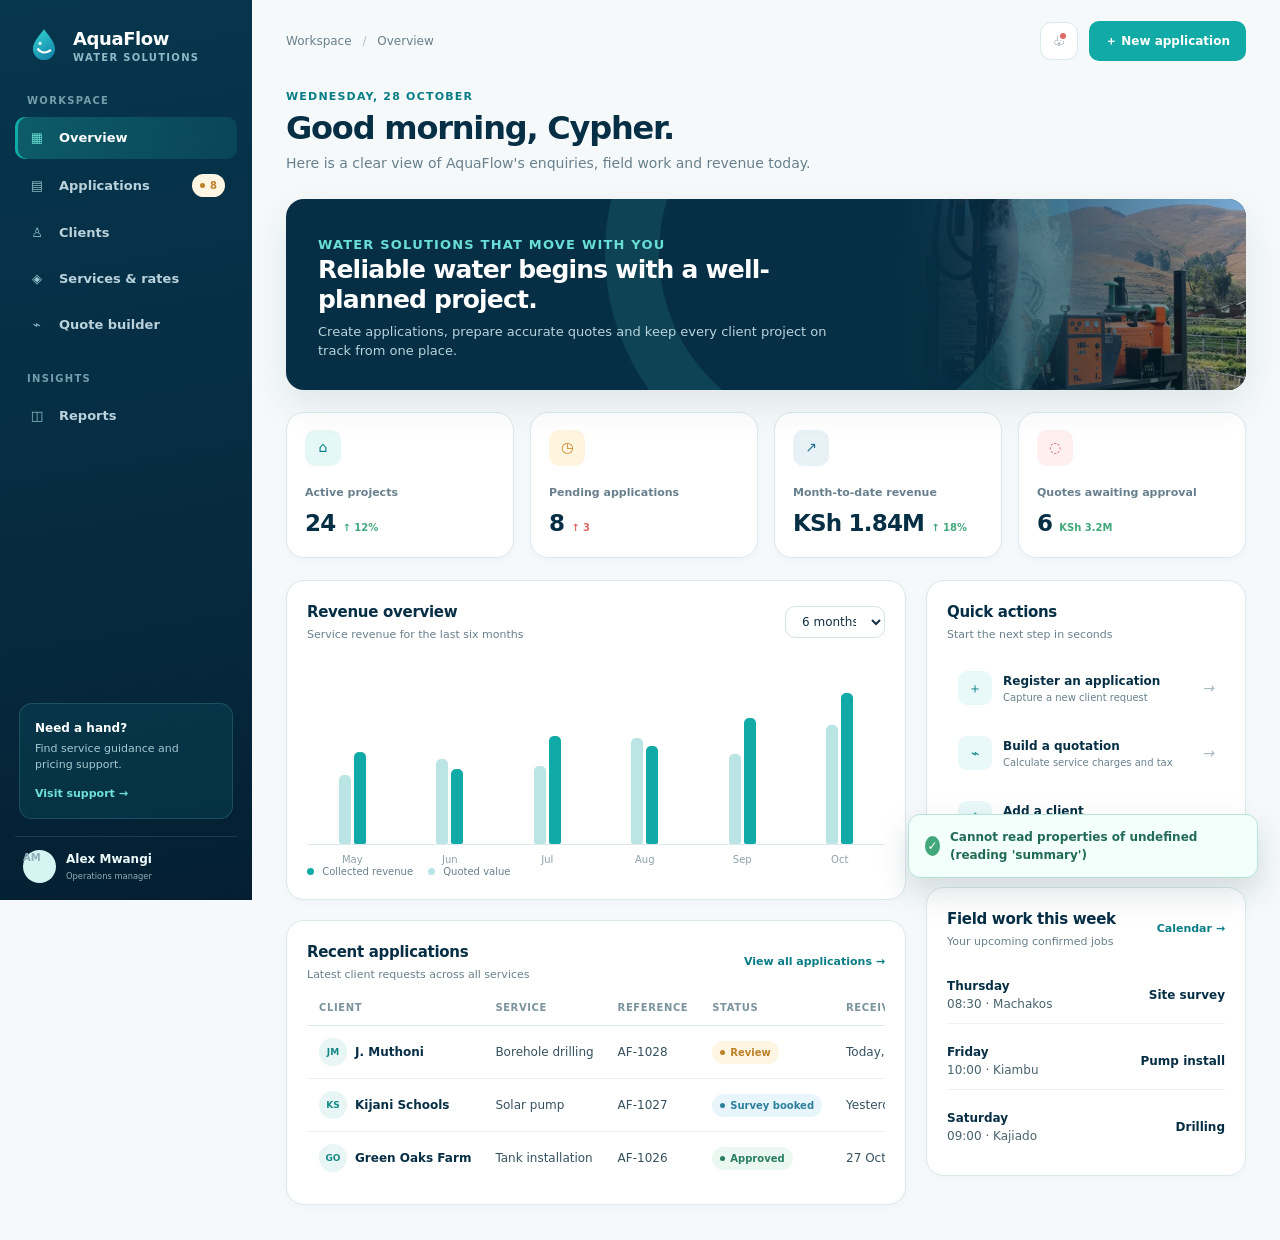
==== index.html @ 498dec98 "Initial commit" ====
<!doctype html>
<html lang="en">
  <head>
    <meta charset="UTF-8" />
    <meta
      name="viewport"
      content="width=device-width,
initial-scale=1.0"
    />
    <meta
      name="description"
      content="AquaFlow Water Solutions operations dashboard"
    />
    <title>AquaFlow | Operations dashboard</title>
    <link
      rel="icon"
      href="assets/icons/aquaflow-mark.svg"
      type="image/svg+xml"
    />
    <link rel="stylesheet" href="assets/css/style.css" />
  </head>
  <body>
    <div class="app-shell">
      <aside class="sidebar">
        <a class="brand" href="index.html">
          <img src="assets/icons/aquaflow-mark.svg" alt="" />
          <span>
            <strong class="brand-name"> AquaFlow</strong>
            <small class="brand-sub"> WATER SOLUTIONS</small>
          </span>
        </a>
        <p class="nav-label">Workspace</p>
        <nav>
          <ul class="nav-list">
            <li>
              <a class="nav-link active" href="index.html">
                <span class="nav-icon"> ▦</span>
                Overview</a
              >
            </li>
            <li>
              <a class="nav-link" href="applications.html">
                <span class="nav-icon"> ▤</span>
                Applications
                <span class="badge pending" style="margin-left: auto"> 8</span>
              </a>
            </li>
            <li>
              <a class="nav-link" href="clients.html">
                <span class="nav-icon"> ♙</span>
                Clients</a
              >
            </li>
            <li>
              <a class="nav-link" href="services.html">
                <span class="nav-icon"> ◈</span>
                Services &amp; rates</a
              >
            </li>
            <li>
              <a class="nav-link" href="calculator.html">
                <span class="nav-icon"> ⌁</span>
                Quote builder</a
              >
            </li>
          </ul>
        </nav>
        <p class="nav-label">Insights</p>
        <nav>
          <ul class="nav-list">
            <li>
              <a class="nav-link" href="reports.html">
                <span class="nav-icon"> ◫</span>
                Reports</a
              >
            </li>
          </ul>
        </nav>
        <div class="sidebar-spacer"></div>
        <div class="help-card">
          <b> Need a hand?</b>
          <p>Find service guidance and pricing support.</p>
          <a
            href="#"
            data-toast="Support centre will be available with the live system."
          >
            Visit support →</a
          >
        </div>
        <div class="profile">
          <span class="avatar"> AM</span>
          <span>
            <b> Alex Mwangi</b>
            <small> Operations manager</small>
          </span>
        </div>
      </aside>
      <main class="page">
        <header class="topbar">
          <button
            class="icon-button mobile-toggle"
            data-menu-toggle
            aria-label="Open menu"
          >
            ☰
          </button>
          <p class="crumb">Workspace <span> /</span> Overview</p>
          <div class="top-actions">
            <button class="icon-button notification" aria-label="Notifications">
              ♧
            </button>
            <a class="button" href="applications.html"> ＋ New application</a>
          </div>
        </header>
        <section class="page-heading">
          <div>
            <p class="eyebrow">Wednesday, 28 October</p>
            <h1>Good morning, Cypher.</h1>
            <p class="heading-copy">
              Here is a clear view of AquaFlow's enquiries, field work and
              revenue today.
            </p>
          </div>
        </section>
        <section class="overview-hero">
          <div class="hero-copy">
            <p class="eyebrow">Water solutions that move with you</p>
            <h2>Reliable water begins with a well-planned project.</h2>
            <p>
              Create applications, prepare accurate quotes and keep every client
              project on track from one place.
            </p>
          </div>
          <div
            class="hero-image"
            role="img"
            aria-label="Borehole installation work"
          ></div>
        </section>
        <section class="stats" aria-label="Key statistics">
          <article class="stat-card">
            <span class="stat-icon"> ⌂</span>
            <span class="stat-label"> Active projects</span>
            <strong class="stat-value" id="dashboard-active-projects">
              24 <small class="stat-change"> ↑ 12%</small>
            </strong>
          </article>
          <article class="stat-card">
            <span class="stat-icon amber"> ◷</span>
            <span class="stat-label"> Pending applications</span>
            <strong class="stat-value" id="dashboard-pending-applications">
              8 <small class="stat-change down"> ↑ 3</small>
            </strong>
          </article>
          <article class="stat-card">
            <span class="stat-icon navy"> ↗</span>
            <span class="stat-label"> Month-to-date revenue</span>
            <strong class="stat-value" id="dashboard-revenue">
              KSh 1.84M <small class="stat-change"> ↑ 18%</small>
            </strong>
          </article>
          <article class="stat-card">
            <span class="stat-icon red"> ◌</span>
            <span class="stat-label"> Quotes awaiting approval</span>
            <strong class="stat-value" id="dashboard-pending-quotes">
              6 <small class="stat-change"> KSh 3.2M</small>
            </strong>
          </article>
        </section>
        <section class="content-grid">
          <div>
            <article class="panel">
              <div class="panel-head">
                <div>
                  <h2 class="panel-title">Revenue overview</h2>
                  <p class="panel-subtitle">
                    Service revenue for the last six months
                  </p>
                </div>
                <select
                  aria-label="Time period"
                  style="width: 100px; min-height: 32px"
                >
                  <option>6 months</option>
                  <option>This year</option>
                </select>
              </div>
              <div class="chart-wrap" aria-label="Revenue bar chart">
                <div class="bar-set">
                  <i class="bar" style="height: 42%"> </i>
                  <i class="bar current" style="height: 56%"> </i>
                  <label> May</label>
                </div>
                <div class="bar-set">
                  <i class="bar" style="height: 52%"> </i>
                  <i class="bar current" style="height: 46%"> </i>
                  <label> Jun</label>
                </div>
                <div class="bar-set">
                  <i class="bar" style="height: 48%"> </i>
                  <i class="bar current" style="height: 66%"> </i>
                  <label> Jul</label>
                </div>
                <div class="bar-set">
                  <i class="bar" style="height: 65%"> </i>
                  <i class="bar current" style="height: 60%"> </i>
                  <label> Aug</label>
                </div>
                <div class="bar-set">
                  <i class="bar" style="height: 55%"> </i>
                  <i class="bar current" style="height: 77%"> </i>
                  <label> Sep</label>
                </div>
                <div class="bar-set">
                  <i class="bar" style="height: 73%"> </i>
                  <i class="bar current" style="height: 92%"> </i>
                  <label> Oct</label>
                </div>
              </div>
              <div class="chart-legend">
                <span>
                  <i class="dot"> </i>
                  Collected revenue</span
                >
                <span>
                  <i class="dot pale"> </i>
                  Quoted value</span
                >
              </div>
            </article>
            <article class="panel">
              <div class="panel-head">
                <div>
                  <h2 class="panel-title">Recent applications</h2>
                  <p class="panel-subtitle">
                    Latest client requests across all services
                  </p>
                </div>
                <a class="link" href="applications.html">
                  View all applications →</a
                >
              </div>
              <div class="table-wrap">
                <table class="data-table">
                  <thead>
                    <tr>
                      <th>Client</th>
                      <th>Service</th>
                      <th>Reference</th>
                      <th>Status</th>
                      <th>Received</th>
                    </tr>
                  </thead>
                  <tbody id="dashboard-applications">
                    <tr>
                      <td>
                        <div class="person">
                          <span class="mini-avatar"> JM</span>
                          <span class="primary"> J. Muthoni</span>
                        </div>
                      </td>
                      <td>Borehole drilling</td>
                      <td>AF-1028</td>
                      <td>
                        <span class="badge pending"> Review</span>
                      </td>
                      <td>Today, 09:42</td>
                    </tr>
                    <tr>
                      <td>
                        <div class="person">
                          <span class="mini-avatar"> KS</span>
                          <span class="primary"> Kijani Schools</span>
                        </div>
                      </td>
                      <td>Solar pump</td>
                      <td>AF-1027</td>
                      <td>
                        <span class="badge info"> Survey booked</span>
                      </td>
                      <td>Yesterday</td>
                    </tr>
                    <tr>
                      <td>
                        <div class="person">
                          <span class="mini-avatar"> GO</span>
                          <span class="primary"> Green Oaks Farm</span>
                        </div>
                      </td>
                      <td>Tank installation</td>
                      <td>AF-1026</td>
                      <td>
                        <span class="badge"> Approved</span>
                      </td>
                      <td>27 Oct</td>
                    </tr>
                  </tbody>
                </table>
              </div>
            </article>
          </div>
          <div>
            <article class="panel">
              <div class="panel-head">
                <div>
                  <h2 class="panel-title">Quick actions</h2>
                  <p class="panel-subtitle">Start the next step in seconds</p>
                </div>
              </div>
              <div class="action-list">
                <a class="quick-action" href="applications.html">
                  <span> ＋</span>
                  <span>
                    <b> Register an application</b>
                    <small> Capture a new client request</small>
                  </span>
                  <i class="arrow"> →</i>
                </a>
                <a class="quick-action" href="calculator.html">
                  <span> ⌁</span>
                  <span>
                    <b> Build a quotation</b>
                    <small> Calculate service charges and tax</small>
                  </span>
                  <i class="arrow"> →</i>
                </a>
                <a class="quick-action" href="clients.html">
                  <span> ♙</span>
                  <span>
                    <b> Add a client</b>
                    <small> Grow your client directory</small>
                  </span>
                  <i class="arrow"> →</i>
                </a>
              </div>
            </article>
            <article class="panel">
              <div class="panel-head">
                <div>
                  <h2 class="panel-title">Field work this week</h2>
                  <p class="panel-subtitle">Your upcoming confirmed jobs</p>
                </div>
                <a class="link" href="reports.html"> Calendar →</a>
              </div>
              <div class="rate-list">
                <div class="rate-item">
                  <span>
                    <b style="display: block; color: var(--navy)"> Thursday</b>
                    08:30 · Machakos</span
                  >
                  <b> Site survey</b>
                </div>
                <div class="rate-item">
                  <span>
                    <b style="display: block; color: var(--navy)"> Friday</b>
                    10:00 · Kiambu</span
                  >
                  <b> Pump install</b>
                </div>
                <div class="rate-item">
                  <span>
                    <b style="display: block; color: var(--navy)"> Saturday</b>
                    09:00 · Kajiado</span
                  >
                  <b> Drilling</b>
                </div>
              </div>
            </article>
          </div>
        </section>
      </main>
    </div>
    <div class="toast" role="status">
      <i> ✓</i>
      <span> Saved</span>
    </div>
    <script src="assets/js/api.js"></script>
    <script src="assets/js/main.js"></script>
    <script src="assets/js/forms.js"></script>
  </body>
</html>
---- assets/css/style.css ----
:root {
--navy: #062f45;
--navy-2: #084760;
--ink: #153142;
--muted: #68808d;
--aqua: #11aaa6;
--aqua-dark: #087d86;
--sky: #e9f8f8;
--mist: #f5f9fa;
--line: #dbe8ec;
--white: #fff;
--amber: #eaa743;
--red: #db6c68;
--green: #42a77b;
--shadow: 0 15px 38px rgba(7,
52,
70,
.09);
--radius: 18px;
--sidebar: 252px;
}
* {
box-sizing: border-box;
}
html {
scroll-behavior: smooth;
}
body {
margin: 0;
min-width: 320px;
background: var(--mist);
color: var(--ink);
font-family: Inter,
ui-sans-serif,
system-ui,
-apple-system,
BlinkMacSystemFont,
"Segoe UI",
sans-serif;
font-size: 14px;
line-height: 1.5;
}
button,
input,
select,
textarea {
font: inherit;
}
button {
cursor: pointer;
}
a {
color: inherit;
text-decoration: none;
}
.app-shell {
min-height: 100vh;
padding-left: var(--sidebar);
}
.sidebar {
position: fixed;
inset: 0 auto 0 0;
z-index: 20;
width: var(--sidebar);
display: flex;
flex-direction: column;
padding: 25px 15px 17px;
color: #dceef3;
background: linear-gradient(170deg,
#06364d 0%,
#062a40 64%,
#041f31 100%);
}
.brand {
display: flex;
align-items: center;
gap: 10px;
padding: 0 10px 28px;
color: var(--white);
}
.brand img {
width: 38px;
height: 38px;
}
.brand-name {
display: block;
font-size: 18px;
font-weight: 780;
letter-spacing: -.4px;
}
.brand-sub {
display: block;
margin-top: -2px;
color: #90b9c6;
font-size: 10px;
font-weight: 700;
letter-spacing: 1.3px;
}
.nav-label {
margin: 0 12px 9px;
color: #759dac;
font-size: 10px;
font-weight: 800;
letter-spacing: 1.3px;
text-transform: uppercase;
}
.nav-list {
display: grid;
gap: 4px;
list-style: none;
padding: 0;
margin: 0 0 25px;
}
.nav-link {
display: flex;
align-items: center;
gap: 12px;
padding: 11px 12px;
border-radius: 10px;
color: #b9d2db;
font-size: 13px;
font-weight: 650;
transition: .2s;
}
.nav-link:hover {
background: rgba(255,
255,
255,
.07);
color: #fff;
}
.nav-link.active {
color: #fff;
background: linear-gradient(90deg,
rgba(28,
184,
176,
.3),
rgba(28,
184,
176,
.14));
box-shadow: inset 3px 0 0 var(--aqua);
}
.nav-icon {
width: 20px;
height: 20px;
display: grid;
place-items: center;
color: #91c3cb;
}
.active .nav-icon {
color: #69e1d7;
}
.sidebar-spacer {
flex: 1;
}
.help-card {
margin: 0 4px 17px;
padding: 15px;
border: 1px solid rgba(129,
208,
208,
.18);
border-radius: 13px;
background: rgba(15,
120,
139,
.18);
}
.help-card b {
display: block;
color: #fff;
font-size: 12px;
}
.help-card p {
margin: 4px 0 9px;
color: #a5c8d0;
font-size: 11px;
line-height: 1.45;
}
.help-card a {
color: #6de1d9;
font-size: 11px;
font-weight: 750;
}
.profile {
display: flex;
align-items: center;
gap: 10px;
padding: 13px 8px 0;
border-top: 1px solid rgba(255,
255,
255,
.1);
}
.avatar {
width: 33px;
height: 33px;
display: grid;
place-items: center;
border-radius: 50%;
background: #d5f5f2;
color: #087e7c;
font-size: 11px;
font-weight: 800;
}
.profile b {
display: block;
color: #eefbfc;
font-size: 12px;
}
.profile span {
display: block;
color: #8faeba;
font-size: 10px;
}
.page {
padding: 0 34px 35px;
max-width: 1600px;
margin: auto;
}
.topbar {
min-height: 82px;
display: flex;
align-items: center;
justify-content: space-between;
gap: 18px;
}
.crumb {
color: var(--muted);
font-size: 12px;
}
.crumb span {
color: #b4c3c9;
padding: 0 7px;
}
.top-actions {
display: flex;
align-items: center;
gap: 11px;
}
.icon-button {
width: 38px;
height: 38px;
display: grid;
place-items: center;
padding: 0;
border: 1px solid var(--line);
border-radius: 11px;
color: #52707e;
background: #fff;
}
.notification {
position: relative;
}
.notification::after {
content: "";
position: absolute;
top: 8px;
right: 9px;
width: 6px;
height: 6px;
border: 2px solid white;
border-radius: 50%;
background: var(--red);
}
.mobile-toggle {
display: none;
}
.page-heading {
display: flex;
align-items: flex-end;
justify-content: space-between;
gap: 20px;
margin: 7px 0 25px;
}
.eyebrow {
margin: 0 0 4px;
color: var(--aqua-dark);
font-size: 11px;
font-weight: 800;
letter-spacing: 1.2px;
text-transform: uppercase;
}
h1 {
margin: 0;
color: var(--navy);
font-size: clamp(25px,
3vw,
32px);
line-height: 1.15;
letter-spacing: -1.2px;
}
.heading-copy {
max-width: 630px;
margin: 7px 0 0;
color: var(--muted);
}
.button {
display: inline-flex;
align-items: center;
justify-content: center;
gap: 8px;
min-height: 40px;
padding: 0 15px;
border: 1px solid transparent;
border-radius: 10px;
background: var(--aqua);
color: white;
font-size: 12px;
font-weight: 760;
transition: transform .15s,
background .15s,
box-shadow .15s;
}
.button:hover {
background: var(--aqua-dark);
box-shadow: 0 6px 14px rgba(10,
135,
139,
.2);
transform: translateY(-1px);
}
.button.outline {
border-color: var(--line);
background: white;
color: var(--navy);
}
.button.outline:hover {
background: var(--sky);
box-shadow: none;
}
.button.small {
min-height: 34px;
padding: 0 11px;
font-size: 11px;
}
.button.ghost {
background: transparent;
color: var(--aqua-dark);
}
.overview-hero {
position: relative;
display: grid;
grid-template-columns: minmax(0,
1.45fr) minmax(255px,
.85fr);
overflow: hidden;
min-height: 187px;
margin-bottom: 22px;
border-radius: var(--radius);
background: var(--navy);
color: white;
box-shadow: var(--shadow);
}
.overview-hero::after {
content: "";
position: absolute;
width: 360px;
height: 360px;
right: 18%;
top: -180px;
border: 54px solid rgba(75,
206,
198,
.12);
border-radius: 50%;
}
.hero-copy {
position: relative;
z-index: 1;
padding: 29px 32px;
}
.hero-copy .eyebrow {
color: #69ded6;
}
.hero-copy h2 {
max-width: 530px;
margin: 0;
color: white;
font-size: 25px;
letter-spacing: -.8px;
line-height: 1.2;
}
.hero-copy p {
max-width: 510px;
margin: 7px 0 0;
color: #b8d4dd;
font-size: 13px;
}
.hero-image {
position: relative;
min-height: 185px;
background: linear-gradient(90deg,
var(--navy),
rgba(6,
47,
69,
.08)),
url('../../images/borehole.jpg') center/cover;
}
.hero-image::after {
content:"";
position:absolute;
inset:0;
background: linear-gradient(90deg,
var(--navy) 0%,
transparent 35%),
linear-gradient(0deg,
rgba(3,
36,
54,
.25),
rgba(3,
36,
54,
.1));
}
.stats {
display: grid;
grid-template-columns: repeat(4,
1fr);
gap: 16px;
margin-bottom: 22px;
}
.stat-card,
.panel,
.service-card,
.client-card {
border: 1px solid var(--line);
border-radius: var(--radius);
background: #fff;
box-shadow: 0 3px 8px rgba(9,
50,
68,
.025);
}
.stat-card {
padding: 17px 18px;
}
.stat-icon {
width: 36px;
height: 36px;
display: grid;
place-items: center;
margin-bottom: 15px;
border-radius: 10px;
color: var(--aqua-dark);
background: #e6f8f6;
}
.stat-icon.amber {
background: #fff5df;
color: #c48627;
}
.stat-icon.navy {
background: #e7f1f6;
color: #267093;
}
.stat-icon.red {
background: #fff0ef;
color: #cc6865;
}
.stat-label {
color: var(--muted);
font-size: 11px;
font-weight: 650;
}
.stat-value {
display: flex;
align-items: baseline;
gap: 7px;
margin-top: 4px;
color: var(--navy);
font-size: 23px;
font-weight: 780;
letter-spacing: -.8px;
}
.stat-change {
color: var(--green);
font-size: 10px;
font-weight: 760;
letter-spacing: 0;
}
.stat-change.down {
color: var(--red);
}
.content-grid {
display: grid;
grid-template-columns: minmax(0,
1.55fr) minmax(280px,
.8fr);
gap: 20px;
}
.panel {
padding: 20px;
}
.panel + .panel {
margin-top: 20px;
}
.panel-head {
display: flex;
align-items: center;
justify-content: space-between;
gap: 15px;
margin-bottom: 17px;
}
.panel-title {
margin: 0;
color: var(--navy);
font-size: 15px;
letter-spacing: -.3px;
}
.panel-subtitle {
margin: 3px 0 0;
color: var(--muted);
font-size: 11px;
}
.link {
color: var(--aqua-dark);
font-size: 11px;
font-weight: 750;
}
.chart-wrap {
height: 185px;
display: flex;
align-items: flex-end;
gap: 17px;
padding: 20px 5px 0;
border-bottom: 1px solid var(--line);
}
.bar-set {
flex: 1;
min-width: 17px;
height: 100%;
display: flex;
align-items: flex-end;
justify-content: center;
gap: 3px;
position: relative;
}
.bar {
display: block;
width: min(12px,
45%);
border-radius: 5px 5px 2px 2px;
background: #bbe4e4;
}
.bar.current {
background: var(--aqua);
}
.bar-set label {
position: absolute;
top: calc(100% + 8px);
color: #8ba0aa;
font-size: 10px;
}
.chart-legend {
display: flex;
gap: 15px;
margin-top: 19px;
color: var(--muted);
font-size: 10px;
}
.dot {
width: 7px;
height: 7px;
display: inline-block;
margin-right: 5px;
border-radius: 50%;
background: var(--aqua);
}
.dot.pale {
background: #bbe4e4;
}
.action-list {
display: grid;
gap: 9px;
}
.quick-action {
display: flex;
align-items: center;
gap: 11px;
padding: 10px;
border: 1px solid transparent;
border-radius: 11px;
transition: .2s;
}
.quick-action:hover {
border-color: #cfe7e8;
background: #f4fbfb;
}
.quick-action > span:first-child {
width: 34px;
height: 34px;
display:grid;
place-items:center;
border-radius: 9px;
background: var(--sky);
color: var(--aqua-dark);
}
.quick-action b {
display: block;
color: var(--navy);
font-size: 12px;
}
.quick-action small {
display:block;
color:var(--muted);
font-size:10px;
}
.quick-action .arrow {
margin-left: auto;
color: #a5bac1;
}
.table-wrap {
overflow-x: auto;
}
.data-table {
width: 100%;
border-collapse: collapse;
white-space: nowrap;
}
.data-table th {
padding: 0 12px 10px;
color: #7b939d;
border-bottom: 1px solid var(--line);
font-size: 10px;
font-weight: 800;
letter-spacing: .6px;
text-align: left;
text-transform: uppercase;
}
.data-table td {
padding: 12px;
border-bottom: 1px solid #edf2f4;
color: #355160;
font-size: 12px;
}
.data-table tr:last-child td {
border-bottom: 0;
}
.data-table .primary {
color: var(--navy);
font-weight: 700;
}
.person {
display:flex;
align-items:center;
gap:8px;
}
.mini-avatar {
width: 28px;
height: 28px;
display:grid;
place-items:center;
border-radius:50%;
background:#e7f5f5;
color:#168985;
font-size:9px;
font-weight:800;
}
.badge {
display:inline-flex;
align-items:center;
gap:5px;
padding:4px 8px;
border-radius:20px;
background:#eaf8f1;
color:#287d60;
font-size:10px;
font-weight:750;
}
.badge::before {
content:"";
width:5px;
height:5px;
border-radius:50%;
background: currentColor;
}
.badge.pending {
background:#fff5e3;
color:#bc8129;
}
.badge.draft {
background:#eef3f5;
color:#708894;
}
.badge.info {
background:#e8f5fa;
color:#2c7f9c;
}
.filter-bar {
display: flex;
align-items: center;
flex-wrap: wrap;
gap: 10px;
margin-bottom: 18px;
}
.search {
position:relative;
flex: 1 1 220px;
}
.search svg {
position:absolute;
top:11px;
left:12px;
color:#91a8b0;
}
.field,
.search input,
select,
textarea {
width:100%;
min-height:40px;
padding:0 12px;
border:1px solid #d5e3e7;
border-radius:10px;
outline:0;
color:var(--ink);
background:#fff;
font-size:12px;
transition:.15s;
}
.search input {
padding-left:35px;
}
.field:focus,
.search input:focus,
select:focus,
textarea:focus {
border-color:#67c7c3;
box-shadow: 0 0 0 3px rgba(17,
170,
166,
.1);
}
.filter-select {
width:150px;
}
.form-grid {
display:grid;
grid-template-columns:repeat(2,
minmax(0,
1fr));
gap:15px;
}
.form-field label {
display:block;
margin:0 0 6px;
color:#526c78;
font-size:11px;
font-weight:750;
}
.form-field.full {
grid-column:1/-1;
}
.form-field textarea {
min-height:82px;
padding:10px 12px;
resize:vertical;
}
.section-rule {
height:1px;
margin:22px 0;
background:var(--line);
}
.client-layout {
display:grid;
grid-template-columns: minmax(0,
1fr) 300px;
gap:20px;
}
.client-stack {
display:grid;
gap:13px;
}
.client-card {
display:flex;
align-items:center;
gap:15px;
padding:16px;
}
.client-card .mini-avatar {
width:42px;
height:42px;
font-size:12px;
}
.client-card h3 {
margin:0;
color:var(--navy);
font-size:13px;
}
.client-card p {
margin:2px 0 0;
color:var(--muted);
font-size:11px;
}
.client-meta {
margin-left:auto;
color:var(--muted);
font-size:11px;
text-align:right;
}
.client-meta b {
display:block;
color:var(--navy);
font-size:12px;
}
.insight-card {
padding:21px;
border-radius:var(--radius);
color:#d8f0f2;
background:linear-gradient(150deg,
#0b6277,
#064258);
}
.insight-card h3 {
margin:0;
color:white;
font-size:16px
}
.insight-card p {
margin:7px 0 18px;
color:#b5d6dc;
font-size:12px
}
.progress-row {
margin:16px 0
}
.progress-row span {
display:flex;
justify-content:space-between;
color:#d9edef;
font-size:11px
}
.progress {
height:7px;
margin-top:6px;
border-radius:10px;
background:rgba(255,
255,
255,
.18);
overflow:hidden
}
.progress i {
display:block;
height:100%;
border-radius:inherit;
background:#61dfd5
}
.pricing-grid {
display:grid;
grid-template-columns:repeat(3,
minmax(0,
1fr));
gap:16px;
}
.service-card {
overflow:hidden;
}
.service-card img {
width:100%;
height:142px;
display:block;
object-fit:cover;
}
.service-card-body {
padding:17px;
}
.service-card .tag {
color:var(--aqua-dark);
font-size:10px;
font-weight:800;
letter-spacing:.8px;
text-transform:uppercase;
}
.service-card h3 {
margin:5px 0 4px;
color:var(--navy);
font-size:15px;
}
.service-card p {
min-height:36px;
margin:0;
color:var(--muted);
font-size:11px;
}
.service-card .from {
display:block;
margin-top:15px;
color:#44616c;
font-size:10px;
}
.service-card .price {
display:block;
color:var(--navy);
font-size:18px;
font-weight:780;
letter-spacing:-.5px;
}
.rate-grid {
display:grid;
grid-template-columns:1.1fr .9fr;
gap:20px;
}
.rate-list {
display:grid;
gap:9px;
}
.rate-item {
display:flex;
align-items:center;
justify-content:space-between;
gap:12px;
padding:10px 0;
border-bottom:1px solid #edf2f4;
}
.rate-item:last-child {
border:0;
}
.rate-item span {
color:#49636f;
font-size:12px;
}
.rate-item b {
color:var(--navy);
font-size:12px;
}
.calculator-layout {
display:grid;
grid-template-columns:minmax(0,
1.15fr) minmax(290px,
.85fr);
gap:20px;
align-items:start;
}
.calc-steps {
display:flex;
align-items:center;
gap:8px;
margin-bottom:22px;
color:#8aa1aa;
font-size:11px;
font-weight:700;
}
.calc-steps i {
width:23px;
height:23px;
display:grid;
place-items:center;
border-radius:50%;
font-style:normal;
background:#e4edef;
color:#5d7681;
}
.calc-steps .done,
.calc-steps .active {
background:var(--aqua);
color:white;
}
.calc-steps .line {
flex:1;
height:1px;
background:#d8e4e8;
}
.quote-summary {
position:sticky;
top:18px;
padding:22px;
border-radius:var(--radius);
color:#d6ebee;
background:var(--navy);
box-shadow:var(--shadow);
}
.quote-summary h3 {
margin:0;
color:#fff;
font-size:17px
}
.quote-summary .quote-id {
margin:3px 0 21px;
color:#94b7c2;
font-size:11px
}
.quote-line {
display:flex;
justify-content:space-between;
gap:15px;
padding:10px 0;
border-bottom:1px solid rgba(255,
255,
255,
.12);
color:#bbd5db;
font-size:12px
}
.quote-line b {
color:#fff;
font-weight:700
}
.quote-total {
display:flex;
justify-content:space-between;
align-items:end;
padding:17px 0 4px
}
.quote-total span {
color:#8bbec7;
font-size:11px;
font-weight:700;
text-transform:uppercase;
letter-spacing:.8px
}
.quote-total b {
color:#70e3d7;
font-size:23px;
letter-spacing:-.8px
}
.quote-note {
margin:14px 0 0;
color:#9abcc5;
font-size:10px;
line-height:1.6
}
.quote-summary .button {
width:100%;
margin-top:18px;
background:#1ebdb5
}
.quote-summary .button:hover {
background:#35d3c9
}
.report-cards {
display:grid;
grid-template-columns:repeat(3,
1fr);
gap:16px;
margin-bottom:20px;
}
.report-card {
position:relative;
overflow:hidden;
min-height:150px;
padding:20px;
border:1px solid var(--line);
border-radius:var(--radius);
background:white;
}
.report-card::after {
content:"";
position:absolute;
width:110px;
height:110px;
right:-35px;
bottom:-38px;
border:20px solid #e3f4f4;
border-radius:50%;
}
.report-card .report-icon {
width:35px;
height:35px;
display:grid;
place-items:center;
border-radius:10px;
background:var(--sky);
color:var(--aqua-dark);
}
.report-card h3 {
margin:14px 0 4px;
color:var(--navy);
font-size:14px
}
.report-card p {
margin:0;
color:var(--muted);
font-size:11px
}
.report-card .link {
display:inline-block;
margin-top:15px
}
.empty-graphic {
width:64px;
height:64px;
display:grid;
place-items:center;
margin:12px auto;
color:#7ab6bb;
border-radius:50%;
background:#e9f7f7;
}
.empty-state {
text-align:center;
padding:15px 0 8px
}
.empty-state h3 {
margin:7px 0 3px;
color:var(--navy);
font-size:14px
}
.empty-state p {
max-width:250px;
margin:0 auto;
color:var(--muted);
font-size:11px
}
.toast {
position:fixed;
z-index:50;
right:22px;
bottom:22px;
display:flex;
align-items:center;
gap:10px;
max-width:350px;
padding:13px 16px;
border:1px solid #b8e4d8;
border-radius:12px;
color:#226b57;
background:#f2fffa;
box-shadow:0 14px 32px rgba(5,
44,
59,
.15);
font-size:12px;
font-weight:650;
transform:translateY(100px);
opacity:0;
transition:.3s;
}
.toast.show {
transform:translateY(0);
opacity:1
}
.toast i {
width:20px;
height:20px;
display:grid;
place-items:center;
border-radius:50%;
font-style:normal;
color:#fff;
background:#42a77b
}
@media (max-width: 1120px) {
.stats {
grid-template-columns:repeat(2,
1fr)
}
.pricing-grid {
grid-template-columns:repeat(2,
1fr)
}
.client-layout {
grid-template-columns:1fr
}
.insight-card {
display:none
}
}
@media (max-width: 850px) {
:root {
--sidebar:0px
}
.app-shell {
padding-left:0
}
.sidebar {
width:250px;
transform:translateX(-100%);
transition:transform .25s
}
.sidebar.open {
transform:translateX(0);
box-shadow:12px 0 30px rgba(3,
31,
45,
.25)
}
.mobile-toggle {
display:grid
}
.page {
padding:0 19px 25px
}
.content-grid,
.calculator-layout,
.rate-grid {
grid-template-columns:1fr
}
.quote-summary {
position:static
}
.overview-hero {
grid-template-columns:1fr
}
.hero-image {
display:none
}
.page-heading {
align-items:flex-start
}
.top-actions .profile-top {
display:none
}
}
@media (max-width: 560px) {
.topbar {
min-height:68px
}
.page-heading {
display:block;
margin-bottom:19px
}
.page-heading .button {
margin-top:14px
}
.stats,
.report-cards,
.pricing-grid {
grid-template-columns:1fr
}
.overview-hero {
min-height:210px
}
.hero-copy {
padding:25px 22px
}
.hero-copy h2 {
font-size:22px
}
.form-grid {
grid-template-columns:1fr
}
.form-field.full {
grid-column:auto
}
.filter-select {
width:100%
}
.panel {
padding:16px
}
.chart-wrap {
gap:8px
}
.client-card {
gap:10px
}
.client-meta {
display:none
}
.top-actions .button {
display:none
}
.data-table th:nth-child(3),
.data-table td:nth-child(3),
.data-table th:nth-child(4),
.data-table td:nth-child(4) {
display:none
}
}
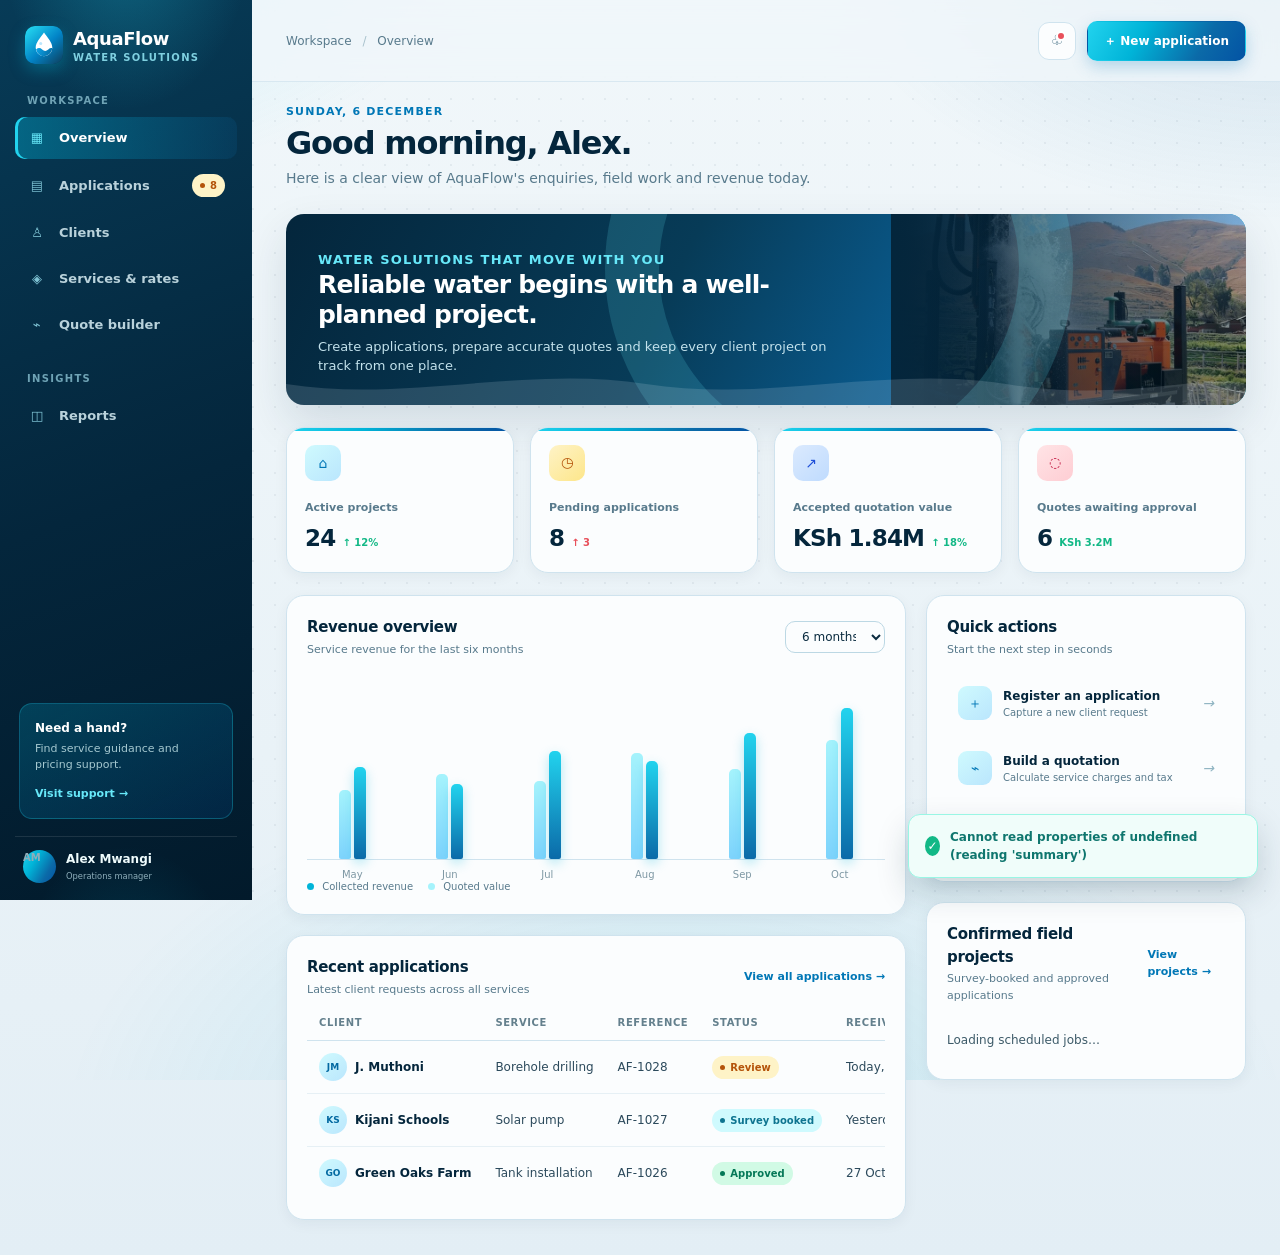
==== commit 4bbf9d7f: "cypher updates" ====
--- a/index.html
+++ b/index.html
@@ -12,18 +12,20 @@
       content="AquaFlow Water Solutions operations dashboard"
     />
     <title>AquaFlow | Operations dashboard</title>
-    <link
-      rel="icon"
-      href="assets/icons/aquaflow-mark.svg"
-      type="image/svg+xml"
-    />
+    <link rel="icon" href="assets/icons/favicon.svg" type="image/svg+xml" />
+    <link rel="icon" href="assets/icons/favicon.ico" sizes="16x16 32x32 48x48" />
+    <link rel="icon" href="assets/icons/favicon-32.png" type="image/png" sizes="32x32" />
+    <link rel="icon" href="assets/icons/favicon-16.png" type="image/png" sizes="16x16" />
+    <link rel="apple-touch-icon" href="assets/icons/apple-touch-icon.png" />
+    <link rel="manifest" href="site.webmanifest" />
+    <meta name="theme-color" content="#0369a1" />
     <link rel="stylesheet" href="assets/css/style.css" />
   </head>
   <body>
     <div class="app-shell">
       <aside class="sidebar">
         <a class="brand" href="index.html">
-          <img src="assets/icons/aquaflow-mark.svg" alt="" />
+          <img src="assets/icons/favicon.svg" alt="AquaFlow water drop mark" />
           <span>
             <strong class="brand-name"> AquaFlow</strong>
             <small class="brand-sub"> WATER SOLUTIONS</small>
@@ -114,8 +116,8 @@
         </header>
         <section class="page-heading">
           <div>
-            <p class="eyebrow">Wednesday, 28 October</p>
-            <h1>Good morning, Cypher.</h1>
+            <p class="eyebrow" id="dashboard-date">Water operations overview</p>
+            <h1 id="dashboard-greeting">Good morning, Alex.</h1>
             <p class="heading-copy">
               Here is a clear view of AquaFlow's enquiries, field work and
               revenue today.
@@ -154,7 +156,7 @@
           </article>
           <article class="stat-card">
             <span class="stat-icon navy"> ↗</span>
-            <span class="stat-label"> Month-to-date revenue</span>
+            <span class="stat-label"> Accepted quotation value</span>
             <strong class="stat-value" id="dashboard-revenue">
               KSh 1.84M <small class="stat-change"> ↑ 18%</small>
             </strong>
@@ -178,14 +180,15 @@
                   </p>
                 </div>
                 <select
+                  id="dashboard-period"
                   aria-label="Time period"
                   style="width: 100px; min-height: 32px"
                 >
-                  <option>6 months</option>
-                  <option>This year</option>
+                  <option value="6">6 months</option>
+                  <option value="3">3 months</option>
                 </select>
               </div>
-              <div class="chart-wrap" aria-label="Revenue bar chart">
+              <div class="chart-wrap" id="dashboard-chart" aria-label="Revenue bar chart">
                 <div class="bar-set">
                   <i class="bar" style="height: 42%"> </i>
                   <i class="bar current" style="height: 56%"> </i>
@@ -337,32 +340,14 @@
             <article class="panel">
               <div class="panel-head">
                 <div>
-                  <h2 class="panel-title">Field work this week</h2>
-                  <p class="panel-subtitle">Your upcoming confirmed jobs</p>
-                </div>
-                <a class="link" href="reports.html"> Calendar →</a>
-              </div>
-              <div class="rate-list">
+                  <h2 class="panel-title">Confirmed field projects</h2>
+                  <p class="panel-subtitle">Survey-booked and approved applications</p>
+                </div>
+                <a class="link" href="applications.html"> View projects →</a>
+              </div>
+              <div class="rate-list" id="dashboard-fieldwork">
                 <div class="rate-item">
-                  <span>
-                    <b style="display: block; color: var(--navy)"> Thursday</b>
-                    08:30 · Machakos</span
-                  >
-                  <b> Site survey</b>
-                </div>
-                <div class="rate-item">
-                  <span>
-                    <b style="display: block; color: var(--navy)"> Friday</b>
-                    10:00 · Kiambu</span
-                  >
-                  <b> Pump install</b>
-                </div>
-                <div class="rate-item">
-                  <span>
-                    <b style="display: block; color: var(--navy)"> Saturday</b>
-                    09:00 · Kajiado</span
-                  >
-                  <b> Drilling</b>
+                  <span>Loading scheduled jobs…</span>
                 </div>
               </div>
             </article>
--- a/assets/css/style.css
+++ b/assets/css/style.css
@@ -1,1264 +1,475 @@
 :root {
---navy: #062f45;
---navy-2: #084760;
---ink: #153142;
---muted: #68808d;
---aqua: #11aaa6;
---aqua-dark: #087d86;
---sky: #e9f8f8;
---mist: #f5f9fa;
---line: #dbe8ec;
---white: #fff;
---amber: #eaa743;
---red: #db6c68;
---green: #42a77b;
---shadow: 0 15px 38px rgba(7,
-52,
-70,
-.09);
---radius: 18px;
---sidebar: 252px;
-}
-* {
-box-sizing: border-box;
-}
-html {
-scroll-behavior: smooth;
-}
+  --deep: #021a2b;
+  --navy: #04263c;
+  --navy-2: #073b57;
+  --blue: #0b6aa8;
+  --aqua: #00b4d8;
+  --aqua-dark: #0077b6;
+  --cyan: #22d3ee;
+  --ink: #0b2c40;
+  --muted: #587a8c;
+  --sky: #dff4fb;
+  --mist: #f1f7fa;
+  --surface: #fbfdfe;
+  --line: #cfe3ee;
+  --white: #fff;
+  --amber: #f59f0b;
+  --red: #e8505b;
+  --green: #12b886;
+  --info: #0ea5e9;
+  --shadow: 0 18px 44px rgba(2, 42, 66, .12);
+  --radius: 18px;
+  --sidebar: 252px;
+  --grad-ocean: linear-gradient(120deg, #22d3ee 0%, #00b4d8 34%, #0b6aa8 72%, #0353a4 100%);
+  --grad-deep: linear-gradient(160deg, #073b57 0%, #04263c 55%, #021a2b 100%);
+}
+* { box-sizing: border-box; }
+[hidden] { display: none !important; }
+html { scroll-behavior: smooth; scroll-padding-top: 98px; }
 body {
-margin: 0;
-min-width: 320px;
-background: var(--mist);
-color: var(--ink);
-font-family: Inter,
-ui-sans-serif,
-system-ui,
--apple-system,
-BlinkMacSystemFont,
-"Segoe UI",
-sans-serif;
-font-size: 14px;
-line-height: 1.5;
-}
-button,
-input,
-select,
-textarea {
-font: inherit;
-}
-button {
-cursor: pointer;
-}
-a {
-color: inherit;
-text-decoration: none;
-}
-.app-shell {
-min-height: 100vh;
-padding-left: var(--sidebar);
-}
+  margin: 0;
+  min-width: 320px;
+  background: linear-gradient(180deg, #f1f7fa 0%, #e9f2f7 60%, #e3eef5 100%);
+  color: var(--ink);
+  font-family: Inter, ui-sans-serif, system-ui, -apple-system, BlinkMacSystemFont, "Segoe UI", sans-serif;
+  font-size: 14px;
+  line-height: 1.5;
+}
+body::before {
+  content: "";
+  position: fixed;
+  inset: -20%;
+  z-index: -2;
+  pointer-events: none;
+  background:
+    radial-gradient(46% 38% at 14% 6%, rgba(34, 211, 238, .20), transparent 62%),
+    radial-gradient(40% 34% at 86% 10%, rgba(11, 106, 168, .16), transparent 64%),
+    radial-gradient(52% 44% at 52% 104%, rgba(0, 180, 216, .14), transparent 66%);
+  animation: aqua-drift 22s ease-in-out infinite alternate;
+}
+body::after {
+  content: "";
+  position: fixed;
+  inset: 0;
+  z-index: -1;
+  pointer-events: none;
+  background-image: radial-gradient(rgba(4, 38, 60, .055) 1px, transparent 1px);
+  background-size: 22px 22px;
+}
+@keyframes aqua-drift {
+  from { transform: translate3d(-2%, -1%, 0) scale(1); }
+  to { transform: translate3d(2%, 2%, 0) scale(1.06); }
+}
+button, input, select, textarea { font: inherit; }
+button { cursor: pointer; }
+a { color: inherit; text-decoration: none; }
+:focus-visible { outline: 2px solid var(--aqua); outline-offset: 2px; }
+
+* { scrollbar-width: thin; scrollbar-color: #6cc0da rgba(4, 38, 60, .08); }
+::-webkit-scrollbar { width: 10px; height: 10px; }
+::-webkit-scrollbar-track { background: rgba(4, 38, 60, .07); }
+::-webkit-scrollbar-thumb {
+  border: 2px solid var(--mist);
+  border-radius: 8px;
+  background: linear-gradient(180deg, #22d3ee, #0b6aa8);
+}
+::-webkit-scrollbar-thumb:hover { background: linear-gradient(180deg, #00b4d8, #0353a4); }
+.sidebar::-webkit-scrollbar-thumb { border-color: var(--navy); background: linear-gradient(180deg, #0e7490, #075985); }
+
+.app-shell { min-height: 100vh; padding-left: var(--sidebar); }
 .sidebar {
-position: fixed;
-inset: 0 auto 0 0;
-z-index: 20;
-width: var(--sidebar);
-display: flex;
-flex-direction: column;
-padding: 25px 15px 17px;
-color: #dceef3;
-background: linear-gradient(170deg,
-#06364d 0%,
-#062a40 64%,
-#041f31 100%);
-}
-.brand {
-display: flex;
-align-items: center;
-gap: 10px;
-padding: 0 10px 28px;
-color: var(--white);
-}
-.brand img {
-width: 38px;
-height: 38px;
-}
-.brand-name {
-display: block;
-font-size: 18px;
-font-weight: 780;
-letter-spacing: -.4px;
-}
-.brand-sub {
-display: block;
-margin-top: -2px;
-color: #90b9c6;
-font-size: 10px;
-font-weight: 700;
-letter-spacing: 1.3px;
-}
-.nav-label {
-margin: 0 12px 9px;
-color: #759dac;
-font-size: 10px;
-font-weight: 800;
-letter-spacing: 1.3px;
-text-transform: uppercase;
-}
-.nav-list {
-display: grid;
-gap: 4px;
-list-style: none;
-padding: 0;
-margin: 0 0 25px;
-}
+  position: fixed;
+  inset: 0 auto 0 0;
+  z-index: 20;
+  width: var(--sidebar);
+  display: flex;
+  flex-direction: column;
+  padding: 25px 15px 17px;
+  overflow-y: auto;
+  color: #dceef3;
+  background: var(--grad-deep);
+}
+.sidebar::before {
+  content: "";
+  position: absolute;
+  inset: 0;
+  pointer-events: none;
+  background:
+    radial-gradient(70% 26% at 50% -6%, rgba(34, 211, 238, .28), transparent 70%),
+    radial-gradient(60% 20% at 50% 108%, rgba(0, 180, 216, .16), transparent 70%);
+}
+.sidebar > * { position: relative; }
+.brand { display: flex; align-items: center; gap: 10px; padding: 0 10px 28px; color: var(--white); }
+.brand img { width: 38px; height: 38px; border-radius: 10px; box-shadow: 0 6px 16px rgba(0, 180, 216, .35); }
+.brand-name { display: block; font-size: 18px; font-weight: 780; letter-spacing: -.4px; }
+.brand-sub { display: block; margin-top: -2px; color: #7fd0e0; font-size: 10px; font-weight: 700; letter-spacing: 1.3px; }
+.nav-label { margin: 0 12px 9px; color: #6fa3b5; font-size: 10px; font-weight: 800; letter-spacing: 1.3px; text-transform: uppercase; }
+.nav-list { display: grid; gap: 4px; list-style: none; padding: 0; margin: 0 0 25px; }
 .nav-link {
-display: flex;
-align-items: center;
-gap: 12px;
-padding: 11px 12px;
-border-radius: 10px;
-color: #b9d2db;
-font-size: 13px;
-font-weight: 650;
-transition: .2s;
-}
-.nav-link:hover {
-background: rgba(255,
-255,
-255,
-.07);
-color: #fff;
-}
+  display: flex; align-items: center; gap: 12px;
+  padding: 11px 12px; border-radius: 10px;
+  color: #b9d2db; font-size: 13px; font-weight: 650;
+  transition: .2s;
+}
+.nav-link:hover { background: rgba(34, 211, 238, .12); color: #fff; }
 .nav-link.active {
-color: #fff;
-background: linear-gradient(90deg,
-rgba(28,
-184,
-176,
-.3),
-rgba(28,
-184,
-176,
-.14));
-box-shadow: inset 3px 0 0 var(--aqua);
-}
-.nav-icon {
-width: 20px;
-height: 20px;
-display: grid;
-place-items: center;
-color: #91c3cb;
-}
-.active .nav-icon {
-color: #69e1d7;
-}
-.sidebar-spacer {
-flex: 1;
-}
+  color: #fff;
+  background: linear-gradient(90deg, rgba(0, 180, 216, .38), rgba(11, 106, 168, .16));
+  box-shadow: inset 3px 0 0 var(--cyan);
+}
+.nav-icon { width: 20px; height: 20px; display: grid; place-items: center; color: #7fc3d4; }
+.active .nav-icon { color: #67e8f9; }
+.sidebar-spacer { flex: 1; }
 .help-card {
-margin: 0 4px 17px;
-padding: 15px;
-border: 1px solid rgba(129,
-208,
-208,
-.18);
-border-radius: 13px;
-background: rgba(15,
-120,
-139,
-.18);
-}
-.help-card b {
-display: block;
-color: #fff;
-font-size: 12px;
-}
-.help-card p {
-margin: 4px 0 9px;
-color: #a5c8d0;
-font-size: 11px;
-line-height: 1.45;
-}
-.help-card a {
-color: #6de1d9;
-font-size: 11px;
-font-weight: 750;
-}
-.profile {
-display: flex;
-align-items: center;
-gap: 10px;
-padding: 13px 8px 0;
-border-top: 1px solid rgba(255,
-255,
-255,
-.1);
-}
+  margin: 0 4px 17px; padding: 15px;
+  border: 1px solid rgba(34, 211, 238, .26);
+  border-radius: 13px;
+  background: linear-gradient(150deg, rgba(0, 180, 216, .22), rgba(3, 83, 164, .18));
+}
+.help-card b { display: block; color: #fff; font-size: 12px; }
+.help-card p { margin: 4px 0 9px; color: #a5c8d0; font-size: 11px; line-height: 1.45; }
+.help-card a { color: #67e8f9; font-size: 11px; font-weight: 750; }
+.profile { display: flex; align-items: center; gap: 10px; padding: 13px 8px 0; border-top: 1px solid rgba(255, 255, 255, .1); }
 .avatar {
-width: 33px;
-height: 33px;
-display: grid;
-place-items: center;
-border-radius: 50%;
-background: #d5f5f2;
-color: #087e7c;
-font-size: 11px;
-font-weight: 800;
-}
-.profile b {
-display: block;
-color: #eefbfc;
-font-size: 12px;
-}
-.profile span {
-display: block;
-color: #8faeba;
-font-size: 10px;
-}
-.page {
-padding: 0 34px 35px;
-max-width: 1600px;
-margin: auto;
-}
+  width: 33px; height: 33px; display: grid; place-items: center;
+  border-radius: 50%; background: var(--grad-ocean);
+  color: #fff; font-size: 11px; font-weight: 800;
+}
+.profile b { display: block; color: #eefbfc; font-size: 12px; }
+.profile span { display: block; color: #8faeba; font-size: 10px; }
+
+.page { width: 100%; min-width: 0; padding: 0 34px 35px; max-width: 1600px; margin: auto; }
 .topbar {
-min-height: 82px;
-display: flex;
-align-items: center;
-justify-content: space-between;
-gap: 18px;
-}
-.crumb {
-color: var(--muted);
-font-size: 12px;
-}
-.crumb span {
-color: #b4c3c9;
-padding: 0 7px;
-}
-.top-actions {
-display: flex;
-align-items: center;
-gap: 11px;
-}
+  position: sticky; top: 0; z-index: 15;
+  min-height: 82px;
+  display: flex; align-items: center; justify-content: space-between; gap: 18px;
+  margin: 0 -34px; padding: 0 34px;
+  background: rgba(241, 247, 250, .8);
+  backdrop-filter: blur(14px);
+  -webkit-backdrop-filter: blur(14px);
+  border-bottom: 1px solid rgba(207, 227, 238, .7);
+}
+.crumb { color: var(--muted); font-size: 12px; }
+.crumb span { color: #a9c2cd; padding: 0 7px; }
+.top-actions { display: flex; align-items: center; gap: 11px; }
 .icon-button {
-width: 38px;
-height: 38px;
-display: grid;
-place-items: center;
-padding: 0;
-border: 1px solid var(--line);
-border-radius: 11px;
-color: #52707e;
-background: #fff;
-}
-.notification {
-position: relative;
-}
+  width: 38px; height: 38px; display: grid; place-items: center; padding: 0;
+  border: 1px solid var(--line); border-radius: 11px;
+  color: #33627a; background: var(--surface);
+  transition: .18s;
+}
+.icon-button:hover { border-color: var(--aqua); color: var(--aqua-dark); box-shadow: 0 4px 12px rgba(0, 180, 216, .18); }
+.notification { position: relative; }
 .notification::after {
-content: "";
-position: absolute;
-top: 8px;
-right: 9px;
-width: 6px;
-height: 6px;
-border: 2px solid white;
-border-radius: 50%;
-background: var(--red);
-}
-.mobile-toggle {
-display: none;
-}
-.page-heading {
-display: flex;
-align-items: flex-end;
-justify-content: space-between;
-gap: 20px;
-margin: 7px 0 25px;
-}
-.eyebrow {
-margin: 0 0 4px;
-color: var(--aqua-dark);
-font-size: 11px;
-font-weight: 800;
-letter-spacing: 1.2px;
-text-transform: uppercase;
-}
-h1 {
-margin: 0;
-color: var(--navy);
-font-size: clamp(25px,
-3vw,
-32px);
-line-height: 1.15;
-letter-spacing: -1.2px;
-}
-.heading-copy {
-max-width: 630px;
-margin: 7px 0 0;
-color: var(--muted);
-}
+  content: ""; position: absolute; top: 8px; right: 9px;
+  width: 6px; height: 6px; border: 2px solid white; border-radius: 50%;
+  background: var(--red);
+}
+.mobile-toggle { display: none; }
+
+.page-heading { display: flex; align-items: flex-end; justify-content: space-between; gap: 20px; margin: 22px 0 25px; animation: rise .5s .05s both; }
+.eyebrow { margin: 0 0 4px; color: var(--aqua-dark); font-size: 11px; font-weight: 800; letter-spacing: 1.2px; text-transform: uppercase; }
+h1 { margin: 0; color: var(--navy); font-size: clamp(25px, 3vw, 32px); line-height: 1.15; letter-spacing: -1.2px; }
+.heading-copy { max-width: 630px; margin: 7px 0 0; color: var(--muted); }
+
 .button {
-display: inline-flex;
-align-items: center;
-justify-content: center;
-gap: 8px;
-min-height: 40px;
-padding: 0 15px;
-border: 1px solid transparent;
-border-radius: 10px;
-background: var(--aqua);
-color: white;
-font-size: 12px;
-font-weight: 760;
-transition: transform .15s,
-background .15s,
-box-shadow .15s;
-}
-.button:hover {
-background: var(--aqua-dark);
-box-shadow: 0 6px 14px rgba(10,
-135,
-139,
-.2);
-transform: translateY(-1px);
-}
-.button.outline {
-border-color: var(--line);
-background: white;
-color: var(--navy);
-}
-.button.outline:hover {
-background: var(--sky);
-box-shadow: none;
-}
-.button.small {
-min-height: 34px;
-padding: 0 11px;
-font-size: 11px;
-}
-.button.ghost {
-background: transparent;
-color: var(--aqua-dark);
-}
+  display: inline-flex; align-items: center; justify-content: center; gap: 8px;
+  min-height: 40px; padding: 0 16px;
+  border: 1px solid transparent; border-radius: 10px;
+  background: var(--grad-ocean);
+  color: white; font-size: 12px; font-weight: 760;
+  box-shadow: 0 6px 16px rgba(0, 119, 182, .25);
+  transition: transform .15s, box-shadow .15s, filter .15s;
+}
+.button:hover { filter: brightness(1.08); box-shadow: 0 10px 22px rgba(0, 119, 182, .34); transform: translateY(-1px); }
+.button:active { transform: translateY(0); }
+.button:disabled { opacity: .6; cursor: progress; transform: none; }
+.button.outline { border-color: var(--line); background: var(--surface); color: var(--navy); box-shadow: none; }
+.button.outline:hover { background: var(--sky); border-color: var(--aqua); box-shadow: none; }
+.button.small { min-height: 34px; padding: 0 11px; font-size: 11px; }
+.button.ghost { background: transparent; color: var(--aqua-dark); box-shadow: none; }
+
 .overview-hero {
-position: relative;
-display: grid;
-grid-template-columns: minmax(0,
-1.45fr) minmax(255px,
-.85fr);
-overflow: hidden;
-min-height: 187px;
-margin-bottom: 22px;
-border-radius: var(--radius);
-background: var(--navy);
-color: white;
-box-shadow: var(--shadow);
+  position: relative; display: grid;
+  grid-template-columns: minmax(0, 1.45fr) minmax(255px, .85fr);
+  overflow: hidden; min-height: 187px; margin-bottom: 22px;
+  border-radius: var(--radius);
+  background: linear-gradient(115deg, #04263c 0%, #073b57 40%, #0b6aa8 78%, #00b4d8 100%);
+  color: white; box-shadow: var(--shadow);
+  animation: rise .5s .1s both;
 }
 .overview-hero::after {
-content: "";
-position: absolute;
-width: 360px;
-height: 360px;
-right: 18%;
-top: -180px;
-border: 54px solid rgba(75,
-206,
-198,
-.12);
-border-radius: 50%;
-}
-.hero-copy {
-position: relative;
-z-index: 1;
-padding: 29px 32px;
-}
-.hero-copy .eyebrow {
-color: #69ded6;
-}
-.hero-copy h2 {
-max-width: 530px;
-margin: 0;
-color: white;
-font-size: 25px;
-letter-spacing: -.8px;
-line-height: 1.2;
-}
-.hero-copy p {
-max-width: 510px;
-margin: 7px 0 0;
-color: #b8d4dd;
-font-size: 13px;
-}
+  content: ""; position: absolute; width: 360px; height: 360px;
+  right: 18%; top: -180px;
+  border: 54px solid rgba(103, 232, 249, .16); border-radius: 50%;
+}
+.overview-hero::before {
+  content: ""; position: absolute; left: 0; right: 0; bottom: -2px; height: 46px; z-index: 1;
+  background: url("data:image/svg+xml,%3Csvg xmlns='http://www.w3.org/2000/svg' viewBox='0 0 1200 60' preserveAspectRatio='none'%3E%3Cpath d='M0 30 C150 55 300 5 450 30 C600 55 750 5 900 30 C1050 55 1150 15 1200 30 L1200 60 L0 60 Z' fill='%23f1f7fa' fill-opacity='.14'/%3E%3C/svg%3E") center/100% 100% no-repeat;
+  pointer-events: none;
+}
+.hero-copy { position: relative; z-index: 2; padding: 29px 32px; }
+.hero-copy .eyebrow { color: #67e8f9; }
+.hero-copy h2 { max-width: 530px; margin: 0; color: white; font-size: 25px; letter-spacing: -.8px; line-height: 1.2; }
+.hero-copy p { max-width: 510px; margin: 7px 0 0; color: #c3e2ec; font-size: 13px; }
 .hero-image {
-position: relative;
-min-height: 185px;
-background: linear-gradient(90deg,
-var(--navy),
-rgba(6,
-47,
-69,
-.08)),
-url('../../images/borehole.jpg') center/cover;
+  position: relative; min-height: 185px;
+  background: linear-gradient(90deg, #04263c, rgba(4, 38, 60, .08)), url('../../images/borehole.jpg') center/cover;
 }
 .hero-image::after {
-content:"";
-position:absolute;
-inset:0;
-background: linear-gradient(90deg,
-var(--navy) 0%,
-transparent 35%),
-linear-gradient(0deg,
-rgba(3,
-36,
-54,
-.25),
-rgba(3,
-36,
-54,
-.1));
-}
-.stats {
-display: grid;
-grid-template-columns: repeat(4,
-1fr);
-gap: 16px;
-margin-bottom: 22px;
-}
-.stat-card,
-.panel,
-.service-card,
-.client-card {
-border: 1px solid var(--line);
-border-radius: var(--radius);
-background: #fff;
-box-shadow: 0 3px 8px rgba(9,
-50,
-68,
-.025);
-}
-.stat-card {
-padding: 17px 18px;
-}
+  content: ""; position: absolute; inset: 0;
+  background: linear-gradient(90deg, #04263c 0%, transparent 35%),
+    linear-gradient(0deg, rgba(2, 26, 43, .35), rgba(2, 26, 43, .08));
+}
+
+.stats { display: grid; grid-template-columns: repeat(4, 1fr); gap: 16px; margin-bottom: 22px; }
+.stat-card, .panel, .service-card, .client-card {
+  border: 1px solid var(--line); border-radius: var(--radius);
+  background: var(--surface);
+  box-shadow: 0 4px 14px rgba(2, 42, 66, .05);
+}
+.stat-card { position: relative; overflow: hidden; padding: 17px 18px; animation: rise .5s both; }
+.stat-card::before { content: ""; position: absolute; inset: 0 0 auto 0; height: 3px; background: var(--grad-ocean); }
+.stats .stat-card:nth-child(1) { animation-delay: .12s; }
+.stats .stat-card:nth-child(2) { animation-delay: .18s; }
+.stats .stat-card:nth-child(3) { animation-delay: .24s; }
+.stats .stat-card:nth-child(4) { animation-delay: .3s; }
 .stat-icon {
-width: 36px;
-height: 36px;
-display: grid;
-place-items: center;
-margin-bottom: 15px;
-border-radius: 10px;
-color: var(--aqua-dark);
-background: #e6f8f6;
-}
-.stat-icon.amber {
-background: #fff5df;
-color: #c48627;
-}
-.stat-icon.navy {
-background: #e7f1f6;
-color: #267093;
-}
-.stat-icon.red {
-background: #fff0ef;
-color: #cc6865;
-}
-.stat-label {
-color: var(--muted);
-font-size: 11px;
-font-weight: 650;
-}
-.stat-value {
-display: flex;
-align-items: baseline;
-gap: 7px;
-margin-top: 4px;
-color: var(--navy);
-font-size: 23px;
-font-weight: 780;
-letter-spacing: -.8px;
-}
-.stat-change {
-color: var(--green);
-font-size: 10px;
-font-weight: 760;
-letter-spacing: 0;
-}
-.stat-change.down {
-color: var(--red);
-}
-.content-grid {
-display: grid;
-grid-template-columns: minmax(0,
-1.55fr) minmax(280px,
-.8fr);
-gap: 20px;
-}
-.panel {
-padding: 20px;
-}
-.panel + .panel {
-margin-top: 20px;
-}
-.panel-head {
-display: flex;
-align-items: center;
-justify-content: space-between;
-gap: 15px;
-margin-bottom: 17px;
-}
-.panel-title {
-margin: 0;
-color: var(--navy);
-font-size: 15px;
-letter-spacing: -.3px;
-}
-.panel-subtitle {
-margin: 3px 0 0;
-color: var(--muted);
-font-size: 11px;
-}
-.link {
-color: var(--aqua-dark);
-font-size: 11px;
-font-weight: 750;
-}
-.chart-wrap {
-height: 185px;
-display: flex;
-align-items: flex-end;
-gap: 17px;
-padding: 20px 5px 0;
-border-bottom: 1px solid var(--line);
-}
-.bar-set {
-flex: 1;
-min-width: 17px;
-height: 100%;
-display: flex;
-align-items: flex-end;
-justify-content: center;
-gap: 3px;
-position: relative;
-}
-.bar {
-display: block;
-width: min(12px,
-45%);
-border-radius: 5px 5px 2px 2px;
-background: #bbe4e4;
-}
-.bar.current {
-background: var(--aqua);
-}
-.bar-set label {
-position: absolute;
-top: calc(100% + 8px);
-color: #8ba0aa;
-font-size: 10px;
-}
-.chart-legend {
-display: flex;
-gap: 15px;
-margin-top: 19px;
-color: var(--muted);
-font-size: 10px;
-}
-.dot {
-width: 7px;
-height: 7px;
-display: inline-block;
-margin-right: 5px;
-border-radius: 50%;
-background: var(--aqua);
-}
-.dot.pale {
-background: #bbe4e4;
-}
-.action-list {
-display: grid;
-gap: 9px;
-}
-.quick-action {
-display: flex;
-align-items: center;
-gap: 11px;
-padding: 10px;
-border: 1px solid transparent;
-border-radius: 11px;
-transition: .2s;
-}
-.quick-action:hover {
-border-color: #cfe7e8;
-background: #f4fbfb;
-}
-.quick-action > span:first-child {
-width: 34px;
-height: 34px;
-display:grid;
-place-items:center;
-border-radius: 9px;
-background: var(--sky);
-color: var(--aqua-dark);
-}
-.quick-action b {
-display: block;
-color: var(--navy);
-font-size: 12px;
-}
-.quick-action small {
-display:block;
-color:var(--muted);
-font-size:10px;
-}
-.quick-action .arrow {
-margin-left: auto;
-color: #a5bac1;
-}
-.table-wrap {
-overflow-x: auto;
-}
-.data-table {
-width: 100%;
-border-collapse: collapse;
-white-space: nowrap;
-}
+  width: 36px; height: 36px; display: grid; place-items: center;
+  margin-bottom: 15px; border-radius: 10px;
+  color: var(--aqua-dark); background: linear-gradient(140deg, #cffafe, #bae6fd);
+}
+.stat-icon.amber { background: linear-gradient(140deg, #fef3c7, #fde68a); color: #b45309; }
+.stat-icon.navy { background: linear-gradient(140deg, #dbeafe, #bfdbfe); color: #1d4ed8; }
+.stat-icon.red { background: linear-gradient(140deg, #ffe4e6, #fecdd3); color: #be123c; }
+.stat-label { color: var(--muted); font-size: 11px; font-weight: 650; }
+.stat-value { display: flex; align-items: baseline; gap: 7px; margin-top: 4px; color: var(--navy); font-size: 23px; font-weight: 780; letter-spacing: -.8px; }
+.stat-change { color: var(--green); font-size: 10px; font-weight: 760; letter-spacing: 0; }
+.stat-change.down { color: var(--red); }
+
+.content-grid { display: grid; grid-template-columns: minmax(0, 1.55fr) minmax(280px, .8fr); gap: 20px; }
+.content-grid > *, .calculator-layout > *, .rate-grid > *, .client-layout > * { min-width: 0; }
+.panel { min-width: 0; padding: 20px; animation: rise .5s .16s both; }
+.panel + .panel { margin-top: 20px; }
+.panel-head { display: flex; align-items: center; justify-content: space-between; gap: 15px; margin-bottom: 17px; }
+.panel-title { margin: 0; color: var(--navy); font-size: 15px; letter-spacing: -.3px; }
+.panel-subtitle { margin: 3px 0 0; color: var(--muted); font-size: 11px; }
+.link { color: var(--aqua-dark); font-size: 11px; font-weight: 750; }
+.link:hover { color: var(--blue); text-decoration: underline; }
+button.link { border: 0; padding: 6px 8px; border-radius: 6px; background: var(--sky); }
+button.link:hover { background: #bae6fd; }
+.client-meta > span { display: flex; justify-content: flex-end; gap: 6px; margin-top: 6px; }
+
+.chart-wrap { height: 185px; display: flex; align-items: flex-end; gap: 17px; padding: 20px 5px 0; border-bottom: 1px solid var(--line); }
+.bar-set { flex: 1; min-width: 17px; height: 100%; display: flex; align-items: flex-end; justify-content: center; gap: 3px; position: relative; }
+.bar { display: block; width: min(12px, 45%); border-radius: 5px 5px 2px 2px; background: linear-gradient(180deg, #a5f3fc, #7dd3fc); transition: height .6s cubic-bezier(.2, .8, .2, 1); }
+.bar.current { background: linear-gradient(180deg, #22d3ee, #0b6aa8); box-shadow: 0 4px 12px rgba(0, 180, 216, .3); }
+.bar-set label { position: absolute; top: calc(100% + 8px); color: #7d97a3; font-size: 10px; }
+.chart-legend { display: flex; gap: 15px; margin-top: 19px; color: var(--muted); font-size: 10px; }
+.dot { width: 7px; height: 7px; display: inline-block; margin-right: 5px; border-radius: 50%; background: var(--aqua); }
+.dot.pale { background: #a5f3fc; }
+
+.action-list { display: grid; gap: 9px; }
+.quick-action { display: flex; align-items: center; gap: 11px; padding: 10px; border: 1px solid transparent; border-radius: 11px; transition: .2s; }
+.quick-action:hover { border-color: #bae6fd; background: linear-gradient(120deg, #ecfeff, #eff6ff); transform: translateX(2px); }
+.quick-action > span:first-child { width: 34px; height: 34px; display: grid; place-items: center; border-radius: 9px; background: linear-gradient(140deg, #cffafe, #bae6fd); color: var(--aqua-dark); }
+.quick-action b { display: block; color: var(--navy); font-size: 12px; }
+.quick-action small { display: block; color: var(--muted); font-size: 10px; }
+.quick-action .arrow { margin-left: auto; color: #8fb4c2; }
+
+.table-wrap { overflow-x: auto; }
+.data-table { width: 100%; border-collapse: collapse; white-space: nowrap; }
 .data-table th {
-padding: 0 12px 10px;
-color: #7b939d;
-border-bottom: 1px solid var(--line);
-font-size: 10px;
-font-weight: 800;
-letter-spacing: .6px;
-text-align: left;
-text-transform: uppercase;
-}
-.data-table td {
-padding: 12px;
-border-bottom: 1px solid #edf2f4;
-color: #355160;
-font-size: 12px;
-}
-.data-table tr:last-child td {
-border-bottom: 0;
-}
-.data-table .primary {
-color: var(--navy);
-font-weight: 700;
-}
-.person {
-display:flex;
-align-items:center;
-gap:8px;
-}
+  padding: 0 12px 10px; color: #64808d;
+  border-bottom: 1px solid var(--line);
+  font-size: 10px; font-weight: 800; letter-spacing: .6px;
+  text-align: left; text-transform: uppercase;
+}
+.data-table td { padding: 12px; border-bottom: 1px solid #e6f0f5; color: #2c4a5c; font-size: 12px; }
+.data-table tbody tr { transition: background .15s; }
+.data-table tbody tr:hover { background: #f0f9ff; }
+.data-table tr:last-child td { border-bottom: 0; }
+.data-table .primary { color: var(--navy); font-weight: 700; }
+.person { display: flex; align-items: center; gap: 8px; }
 .mini-avatar {
-width: 28px;
-height: 28px;
-display:grid;
-place-items:center;
-border-radius:50%;
-background:#e7f5f5;
-color:#168985;
-font-size:9px;
-font-weight:800;
-}
-.badge {
-display:inline-flex;
-align-items:center;
-gap:5px;
-padding:4px 8px;
-border-radius:20px;
-background:#eaf8f1;
-color:#287d60;
-font-size:10px;
-font-weight:750;
-}
-.badge::before {
-content:"";
-width:5px;
-height:5px;
-border-radius:50%;
-background: currentColor;
-}
-.badge.pending {
-background:#fff5e3;
-color:#bc8129;
-}
-.badge.draft {
-background:#eef3f5;
-color:#708894;
-}
-.badge.info {
-background:#e8f5fa;
-color:#2c7f9c;
-}
-.filter-bar {
-display: flex;
-align-items: center;
-flex-wrap: wrap;
-gap: 10px;
-margin-bottom: 18px;
-}
-.search {
-position:relative;
-flex: 1 1 220px;
-}
-.search svg {
-position:absolute;
-top:11px;
-left:12px;
-color:#91a8b0;
-}
-.field,
-.search input,
-select,
-textarea {
-width:100%;
-min-height:40px;
-padding:0 12px;
-border:1px solid #d5e3e7;
-border-radius:10px;
-outline:0;
-color:var(--ink);
-background:#fff;
-font-size:12px;
-transition:.15s;
-}
-.search input {
-padding-left:35px;
-}
-.field:focus,
-.search input:focus,
-select:focus,
-textarea:focus {
-border-color:#67c7c3;
-box-shadow: 0 0 0 3px rgba(17,
-170,
-166,
-.1);
-}
-.filter-select {
-width:150px;
-}
-.form-grid {
-display:grid;
-grid-template-columns:repeat(2,
-minmax(0,
-1fr));
-gap:15px;
-}
-.form-field label {
-display:block;
-margin:0 0 6px;
-color:#526c78;
-font-size:11px;
-font-weight:750;
-}
-.form-field.full {
-grid-column:1/-1;
-}
-.form-field textarea {
-min-height:82px;
-padding:10px 12px;
-resize:vertical;
-}
-.section-rule {
-height:1px;
-margin:22px 0;
-background:var(--line);
-}
-.client-layout {
-display:grid;
-grid-template-columns: minmax(0,
-1fr) 300px;
-gap:20px;
-}
-.client-stack {
-display:grid;
-gap:13px;
-}
-.client-card {
-display:flex;
-align-items:center;
-gap:15px;
-padding:16px;
-}
-.client-card .mini-avatar {
-width:42px;
-height:42px;
-font-size:12px;
-}
-.client-card h3 {
-margin:0;
-color:var(--navy);
-font-size:13px;
-}
-.client-card p {
-margin:2px 0 0;
-color:var(--muted);
-font-size:11px;
-}
-.client-meta {
-margin-left:auto;
-color:var(--muted);
-font-size:11px;
-text-align:right;
-}
-.client-meta b {
-display:block;
-color:var(--navy);
-font-size:12px;
-}
+  width: 28px; height: 28px; display: grid; place-items: center;
+  border-radius: 50%; background: linear-gradient(140deg, #cffafe, #bae6fd);
+  color: #0369a1; font-size: 9px; font-weight: 800;
+}
+.badge { display: inline-flex; align-items: center; gap: 5px; padding: 4px 8px; border-radius: 20px; background: #d1fae5; color: #047857; font-size: 10px; font-weight: 750; }
+.badge::before { content: ""; width: 5px; height: 5px; border-radius: 50%; background: currentColor; }
+.badge.pending { background: #fef3c7; color: #b45309; }
+.badge.draft { background: #e2e8f0; color: #52657a; }
+.badge.info { background: #cffafe; color: #0e7490; }
+.badge.danger { background: #ffe4e6; color: #be123c; }
+
+.filter-bar { display: flex; align-items: center; flex-wrap: wrap; gap: 10px; margin-bottom: 18px; }
+.search { position: relative; flex: 1 1 220px; }
+.search svg { position: absolute; top: 11px; left: 12px; color: #7fa0ad; }
+.field, .search input, select, textarea {
+  width: 100%; min-height: 40px; padding: 0 12px;
+  border: 1px solid #bcd8e4; border-radius: 10px; outline: 0;
+  color: var(--ink); background: var(--surface);
+  font-size: 12px; transition: .15s;
+}
+.search input { padding-left: 35px; }
+.field:focus, .search input:focus, select:focus, textarea:focus {
+  border-color: var(--aqua);
+  box-shadow: 0 0 0 3px rgba(0, 180, 216, .16);
+}
+.filter-select { width: 150px; }
+.form-grid { display: grid; grid-template-columns: repeat(2, minmax(0, 1fr)); gap: 15px; }
+.form-field label { display: block; margin: 0 0 6px; color: #40606f; font-size: 11px; font-weight: 750; }
+.form-field.full { grid-column: 1 / -1; }
+.form-field textarea { min-height: 82px; padding: 10px 12px; resize: vertical; }
+.section-rule { height: 1px; margin: 22px 0; background: var(--line); }
+
+.client-layout { display: grid; grid-template-columns: minmax(0, 1fr) 300px; gap: 20px; }
+.client-stack { display: grid; gap: 13px; }
+.client-card { display: flex; align-items: center; gap: 15px; padding: 16px; transition: .2s; animation: rise .45s both; }
+.client-card:hover { border-color: #7dd3fc; box-shadow: 0 10px 24px rgba(2, 42, 66, .1); transform: translateY(-2px); }
+.client-card .mini-avatar { width: 42px; height: 42px; font-size: 12px; }
+.client-card h3 { margin: 0; color: var(--navy); font-size: 13px; }
+.client-card p { margin: 2px 0 0; color: var(--muted); font-size: 11px; }
+.client-meta { margin-left: auto; color: var(--muted); font-size: 11px; text-align: right; }
+.client-meta b { display: block; color: var(--navy); font-size: 12px; }
 .insight-card {
-padding:21px;
-border-radius:var(--radius);
-color:#d8f0f2;
-background:linear-gradient(150deg,
-#0b6277,
-#064258);
-}
-.insight-card h3 {
-margin:0;
-color:white;
-font-size:16px
-}
-.insight-card p {
-margin:7px 0 18px;
-color:#b5d6dc;
-font-size:12px
-}
-.progress-row {
-margin:16px 0
-}
-.progress-row span {
-display:flex;
-justify-content:space-between;
-color:#d9edef;
-font-size:11px
-}
-.progress {
-height:7px;
-margin-top:6px;
-border-radius:10px;
-background:rgba(255,
-255,
-255,
-.18);
-overflow:hidden
-}
-.progress i {
-display:block;
-height:100%;
-border-radius:inherit;
-background:#61dfd5
-}
-.pricing-grid {
-display:grid;
-grid-template-columns:repeat(3,
-minmax(0,
-1fr));
-gap:16px;
-}
-.service-card {
-overflow:hidden;
-}
-.service-card img {
-width:100%;
-height:142px;
-display:block;
-object-fit:cover;
-}
-.service-card-body {
-padding:17px;
-}
-.service-card .tag {
-color:var(--aqua-dark);
-font-size:10px;
-font-weight:800;
-letter-spacing:.8px;
-text-transform:uppercase;
-}
-.service-card h3 {
-margin:5px 0 4px;
-color:var(--navy);
-font-size:15px;
-}
-.service-card p {
-min-height:36px;
-margin:0;
-color:var(--muted);
-font-size:11px;
-}
-.service-card .from {
-display:block;
-margin-top:15px;
-color:#44616c;
-font-size:10px;
-}
-.service-card .price {
-display:block;
-color:var(--navy);
-font-size:18px;
-font-weight:780;
-letter-spacing:-.5px;
-}
-.rate-grid {
-display:grid;
-grid-template-columns:1.1fr .9fr;
-gap:20px;
-}
-.rate-list {
-display:grid;
-gap:9px;
-}
-.rate-item {
-display:flex;
-align-items:center;
-justify-content:space-between;
-gap:12px;
-padding:10px 0;
-border-bottom:1px solid #edf2f4;
-}
-.rate-item:last-child {
-border:0;
-}
-.rate-item span {
-color:#49636f;
-font-size:12px;
-}
-.rate-item b {
-color:var(--navy);
-font-size:12px;
-}
-.calculator-layout {
-display:grid;
-grid-template-columns:minmax(0,
-1.15fr) minmax(290px,
-.85fr);
-gap:20px;
-align-items:start;
-}
-.calc-steps {
-display:flex;
-align-items:center;
-gap:8px;
-margin-bottom:22px;
-color:#8aa1aa;
-font-size:11px;
-font-weight:700;
-}
-.calc-steps i {
-width:23px;
-height:23px;
-display:grid;
-place-items:center;
-border-radius:50%;
-font-style:normal;
-background:#e4edef;
-color:#5d7681;
-}
-.calc-steps .done,
-.calc-steps .active {
-background:var(--aqua);
-color:white;
-}
-.calc-steps .line {
-flex:1;
-height:1px;
-background:#d8e4e8;
-}
+  align-self: start; padding: 21px; border-radius: var(--radius);
+  color: #d8f0f2; background: linear-gradient(150deg, #0e7490, #075985 60%, #04263c);
+  box-shadow: var(--shadow);
+}
+.insight-card h3 { margin: 0; color: white; font-size: 16px; }
+.insight-card p { margin: 7px 0 18px; color: #b5d6dc; font-size: 12px; }
+.progress-row { margin: 16px 0; }
+.progress-row span { display: flex; justify-content: space-between; color: #d9edef; font-size: 11px; }
+.progress { height: 7px; margin-top: 6px; border-radius: 10px; background: rgba(255, 255, 255, .18); overflow: hidden; }
+.progress i { display: block; height: 100%; border-radius: inherit; background: linear-gradient(90deg, #67e8f9, #22d3ee); }
+
+.pricing-grid { display: grid; grid-template-columns: repeat(3, minmax(0, 1fr)); gap: 16px; }
+.service-card { overflow: hidden; transition: .2s; animation: rise .5s both; }
+.service-card:hover { transform: translateY(-3px); box-shadow: 0 16px 34px rgba(2, 42, 66, .14); border-color: #7dd3fc; }
+.service-card img { width: 100%; height: 142px; display: block; object-fit: cover; }
+.service-card-body { padding: 17px; }
+.service-card .tag { color: var(--aqua-dark); font-size: 10px; font-weight: 800; letter-spacing: .8px; text-transform: uppercase; }
+.service-card h3 { margin: 5px 0 4px; color: var(--navy); font-size: 15px; }
+.service-card p { min-height: 36px; margin: 0; color: var(--muted); font-size: 11px; }
+.service-card .from { display: block; margin-top: 15px; color: #44616c; font-size: 10px; }
+.service-card .price { display: block; color: var(--navy); font-size: 18px; font-weight: 780; letter-spacing: -.5px; }
+
+.rate-grid { display: grid; grid-template-columns: 1.1fr .9fr; gap: 20px; }
+.rate-list { display: grid; gap: 9px; }
+.rate-item { display: flex; align-items: center; justify-content: space-between; gap: 12px; padding: 10px 0; border-bottom: 1px solid #e6f0f5; }
+.rate-item:last-child { border: 0; }
+.rate-item span { color: #3c5a68; font-size: 12px; }
+.rate-item b { color: var(--navy); font-size: 12px; }
+
+.calculator-layout { display: grid; grid-template-columns: minmax(0, 1.15fr) minmax(290px, .85fr); gap: 20px; align-items: start; }
+.calc-steps { display: flex; align-items: center; gap: 8px; margin-bottom: 22px; color: #7d97a3; font-size: 11px; font-weight: 700; }
+.calc-steps i { width: 23px; height: 23px; display: grid; place-items: center; border-radius: 50%; font-style: normal; background: #dbe7ee; color: #52707e; }
+.calc-steps .done, .calc-steps .active { background: var(--grad-ocean); color: white; }
+.calc-steps .line { flex: 1; height: 1px; background: #cfdfe8; }
 .quote-summary {
-position:sticky;
-top:18px;
-padding:22px;
-border-radius:var(--radius);
-color:#d6ebee;
-background:var(--navy);
-box-shadow:var(--shadow);
-}
-.quote-summary h3 {
-margin:0;
-color:#fff;
-font-size:17px
-}
-.quote-summary .quote-id {
-margin:3px 0 21px;
-color:#94b7c2;
-font-size:11px
-}
-.quote-line {
-display:flex;
-justify-content:space-between;
-gap:15px;
-padding:10px 0;
-border-bottom:1px solid rgba(255,
-255,
-255,
-.12);
-color:#bbd5db;
-font-size:12px
-}
-.quote-line b {
-color:#fff;
-font-weight:700
-}
-.quote-total {
-display:flex;
-justify-content:space-between;
-align-items:end;
-padding:17px 0 4px
-}
-.quote-total span {
-color:#8bbec7;
-font-size:11px;
-font-weight:700;
-text-transform:uppercase;
-letter-spacing:.8px
-}
-.quote-total b {
-color:#70e3d7;
-font-size:23px;
-letter-spacing:-.8px
-}
-.quote-note {
-margin:14px 0 0;
-color:#9abcc5;
-font-size:10px;
-line-height:1.6
-}
-.quote-summary .button {
-width:100%;
-margin-top:18px;
-background:#1ebdb5
-}
-.quote-summary .button:hover {
-background:#35d3c9
-}
-.report-cards {
-display:grid;
-grid-template-columns:repeat(3,
-1fr);
-gap:16px;
-margin-bottom:20px;
-}
+  position: sticky; top: 98px; padding: 22px; border-radius: var(--radius);
+  color: #d6ebee; background: var(--grad-deep);
+  box-shadow: var(--shadow); overflow: hidden;
+}
+.quote-summary::before {
+  content: ""; position: absolute; inset: 0; pointer-events: none;
+  background: radial-gradient(80% 30% at 50% -8%, rgba(34, 211, 238, .3), transparent 70%);
+}
+.quote-summary > * { position: relative; }
+.quote-summary h3 { margin: 0; color: #fff; font-size: 17px; }
+.quote-summary .quote-id { margin: 3px 0 21px; color: #8fc0cd; font-size: 11px; }
+.quote-line { display: flex; justify-content: space-between; gap: 15px; padding: 10px 0; border-bottom: 1px solid rgba(255, 255, 255, .12); color: #bbd5db; font-size: 12px; }
+.quote-line b { color: #fff; font-weight: 700; }
+.quote-total { display: flex; justify-content: space-between; align-items: end; padding: 17px 0 4px; }
+.quote-total span { color: #7fb6c4; font-size: 11px; font-weight: 700; text-transform: uppercase; letter-spacing: .8px; }
+.quote-total b { color: #67e8f9; font-size: 23px; letter-spacing: -.8px; }
+.quote-note { margin: 14px 0 0; color: #9abcc5; font-size: 10px; line-height: 1.6; }
+.quote-summary .button { width: 100%; margin-top: 18px; }
+
+.report-cards { display: grid; grid-template-columns: repeat(3, 1fr); gap: 16px; margin-bottom: 20px; }
 .report-card {
-position:relative;
-overflow:hidden;
-min-height:150px;
-padding:20px;
-border:1px solid var(--line);
-border-radius:var(--radius);
-background:white;
-}
-.report-card::after {
-content:"";
-position:absolute;
-width:110px;
-height:110px;
-right:-35px;
-bottom:-38px;
-border:20px solid #e3f4f4;
-border-radius:50%;
-}
-.report-card .report-icon {
-width:35px;
-height:35px;
-display:grid;
-place-items:center;
-border-radius:10px;
-background:var(--sky);
-color:var(--aqua-dark);
-}
-.report-card h3 {
-margin:14px 0 4px;
-color:var(--navy);
-font-size:14px
-}
-.report-card p {
-margin:0;
-color:var(--muted);
-font-size:11px
-}
-.report-card .link {
-display:inline-block;
-margin-top:15px
-}
-.empty-graphic {
-width:64px;
-height:64px;
-display:grid;
-place-items:center;
-margin:12px auto;
-color:#7ab6bb;
-border-radius:50%;
-background:#e9f7f7;
-}
-.empty-state {
-text-align:center;
-padding:15px 0 8px
-}
-.empty-state h3 {
-margin:7px 0 3px;
-color:var(--navy);
-font-size:14px
-}
-.empty-state p {
-max-width:250px;
-margin:0 auto;
-color:var(--muted);
-font-size:11px
-}
+  position: relative; overflow: hidden; min-height: 150px; padding: 20px;
+  border: 1px solid var(--line); border-radius: var(--radius);
+  background: var(--surface); transition: .2s; animation: rise .5s both;
+}
+.report-card:hover { transform: translateY(-2px); box-shadow: 0 14px 30px rgba(2, 42, 66, .12); }
+.report-card > * { position: relative; z-index: 1; }
+.report-card::after { content: ""; position: absolute; width: 110px; height: 110px; right: -35px; bottom: -38px; border: 20px solid #cffafe; border-radius: 50%; }
+.report-card .report-icon { width: 35px; height: 35px; display: grid; place-items: center; border-radius: 10px; background: linear-gradient(140deg, #cffafe, #bae6fd); color: var(--aqua-dark); }
+.report-card h3 { margin: 14px 0 4px; color: var(--navy); font-size: 14px; }
+.report-card p { margin: 0; color: var(--muted); font-size: 11px; }
+.report-card .link { display: inline-block; margin-top: 15px; }
+
+.empty-graphic { width: 64px; height: 64px; display: grid; place-items: center; margin: 12px auto; color: #0e7490; border-radius: 50%; background: linear-gradient(140deg, #cffafe, #bae6fd); }
+.empty-state { text-align: center; padding: 15px 0 8px; }
+.empty-state h3 { margin: 7px 0 3px; color: var(--navy); font-size: 14px; }
+.empty-state p { max-width: 250px; margin: 0 auto; color: var(--muted); font-size: 11px; }
+
 .toast {
-position:fixed;
-z-index:50;
-right:22px;
-bottom:22px;
-display:flex;
-align-items:center;
-gap:10px;
-max-width:350px;
-padding:13px 16px;
-border:1px solid #b8e4d8;
-border-radius:12px;
-color:#226b57;
-background:#f2fffa;
-box-shadow:0 14px 32px rgba(5,
-44,
-59,
-.15);
-font-size:12px;
-font-weight:650;
-transform:translateY(100px);
-opacity:0;
-transition:.3s;
-}
-.toast.show {
-transform:translateY(0);
-opacity:1
-}
-.toast i {
-width:20px;
-height:20px;
-display:grid;
-place-items:center;
-border-radius:50%;
-font-style:normal;
-color:#fff;
-background:#42a77b
-}
+  position: fixed; z-index: 50; right: 22px; bottom: 22px;
+  display: flex; align-items: center; gap: 10px; max-width: 350px;
+  padding: 13px 16px;
+  border: 1px solid #99f6e4; border-radius: 12px;
+  color: #0f766e; background: #f0fdfa;
+  box-shadow: 0 14px 32px rgba(2, 44, 59, .18);
+  font-size: 12px; font-weight: 650;
+  transform: translateY(100px); opacity: 0; transition: .3s;
+}
+.toast.show { transform: translateY(0); opacity: 1; }
+.toast i { width: 20px; height: 20px; display: grid; place-items: center; border-radius: 50%; font-style: normal; color: #fff; background: var(--green); }
+
+@keyframes rise { from { opacity: 0; transform: translateY(14px); } to { opacity: 1; transform: none; } }
+
 @media (max-width: 1120px) {
-.stats {
-grid-template-columns:repeat(2,
-1fr)
-}
-.pricing-grid {
-grid-template-columns:repeat(2,
-1fr)
-}
-.client-layout {
-grid-template-columns:1fr
-}
-.insight-card {
-display:none
-}
+  .stats { grid-template-columns: repeat(2, 1fr); }
+  .pricing-grid { grid-template-columns: repeat(2, 1fr); }
+  .client-layout { grid-template-columns: 1fr; }
+  .insight-card { max-width: 420px; width: 100%; }
 }
 @media (max-width: 850px) {
-:root {
---sidebar:0px
-}
-.app-shell {
-padding-left:0
-}
-.sidebar {
-width:250px;
-transform:translateX(-100%);
-transition:transform .25s
-}
-.sidebar.open {
-transform:translateX(0);
-box-shadow:12px 0 30px rgba(3,
-31,
-45,
-.25)
-}
-.mobile-toggle {
-display:grid
-}
-.page {
-padding:0 19px 25px
-}
-.content-grid,
-.calculator-layout,
-.rate-grid {
-grid-template-columns:1fr
-}
-.quote-summary {
-position:static
-}
-.overview-hero {
-grid-template-columns:1fr
-}
-.hero-image {
-display:none
-}
-.page-heading {
-align-items:flex-start
-}
-.top-actions .profile-top {
-display:none
-}
+  :root { --sidebar: 0px; }
+  .app-shell { padding-left: 0; }
+  .sidebar { width: 250px; transform: translateX(-100%); transition: transform .25s; }
+  .sidebar.open { transform: translateX(0); box-shadow: 12px 0 30px rgba(2, 26, 43, .35); }
+  .mobile-toggle { display: grid; }
+  .page { padding: 0 19px 25px; }
+  .topbar { margin: 0 -19px; padding: 0 19px; }
+  .content-grid, .calculator-layout, .rate-grid { grid-template-columns: minmax(0, 1fr); }
+  .quote-summary { position: static; }
+  .overview-hero { grid-template-columns: 1fr; }
+  .hero-image { display: none; }
+  .page-heading { align-items: flex-start; }
+  .top-actions .profile-top { display: none; }
 }
 @media (max-width: 560px) {
-.topbar {
-min-height:68px
-}
-.page-heading {
-display:block;
-margin-bottom:19px
-}
-.page-heading .button {
-margin-top:14px
-}
-.stats,
-.report-cards,
-.pricing-grid {
-grid-template-columns:1fr
-}
-.overview-hero {
-min-height:210px
-}
-.hero-copy {
-padding:25px 22px
-}
-.hero-copy h2 {
-font-size:22px
-}
-.form-grid {
-grid-template-columns:1fr
-}
-.form-field.full {
-grid-column:auto
-}
-.filter-select {
-width:100%
-}
-.panel {
-padding:16px
-}
-.chart-wrap {
-gap:8px
-}
-.client-card {
-gap:10px
-}
-.client-meta {
-display:none
-}
-.top-actions .button {
-display:none
-}
-.data-table th:nth-child(3),
-.data-table td:nth-child(3),
-.data-table th:nth-child(4),
-.data-table td:nth-child(4) {
-display:none
-}
-}
+  .topbar { min-height: 68px; }
+  .page-heading { display: block; margin-bottom: 19px; }
+  .page-heading .button { margin-top: 14px; }
+  .stats, .report-cards, .pricing-grid { grid-template-columns: 1fr; }
+  .overview-hero { min-height: 210px; }
+  .hero-copy { padding: 25px 22px; }
+  .hero-copy h2 { font-size: 22px; }
+  .form-grid { grid-template-columns: 1fr; }
+  .form-field.full { grid-column: auto; }
+  .filter-select { width: 100%; }
+  .panel { padding: 16px; }
+  .chart-wrap { gap: 8px; }
+  .client-card { gap: 10px; flex-wrap: wrap; }
+  .client-card .mini-avatar { flex-shrink: 0; }
+  .client-card > div { min-width: 0; }
+  .client-card > div:not(.client-meta) { flex: 1; }
+  .client-meta { width: 100%; margin-left: 52px; text-align: left; }
+  .client-meta > span { justify-content: flex-start; }
+  .client-card p { overflow-wrap: anywhere; }
+  .top-actions .button { display: none; }
+  .panel-head { flex-wrap: wrap; }
+  .panel-head .filter-select { width: auto; }
+  .toast { right: 16px; left: 16px; max-width: none; }
+  .quote-total { gap: 10px; flex-wrap: wrap; }
+}
+@media (prefers-reduced-motion: reduce) {
+  html { scroll-behavior: auto; }
+  *, *::before, *::after { animation: none !important; transition: none !important; }
+}
